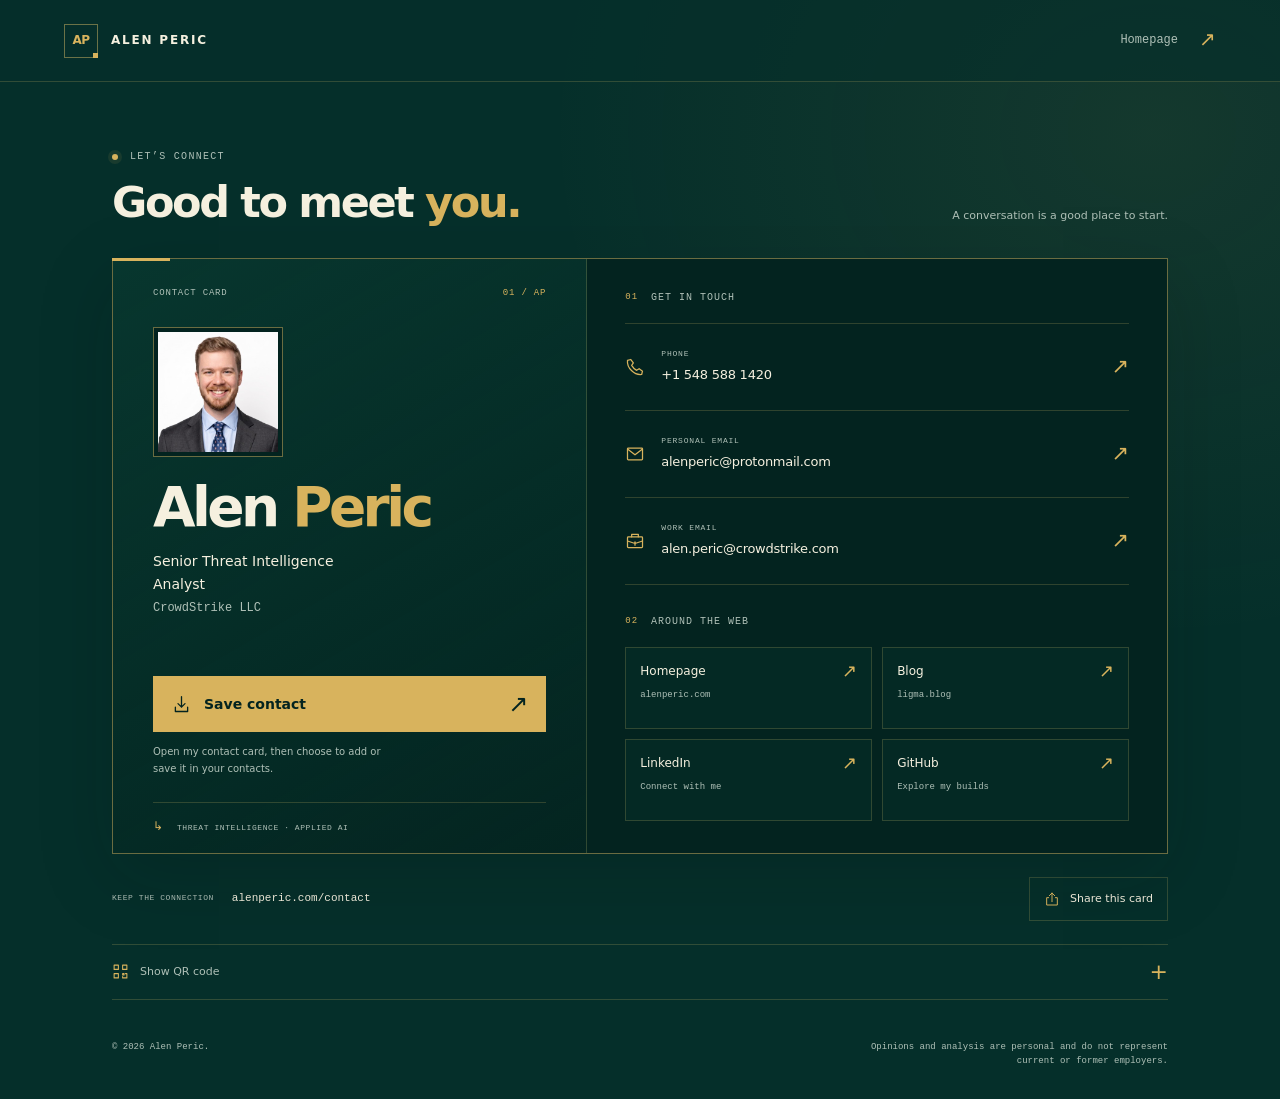
==== contact/index.html @ 5d4f3df3 "Add branded contact page with downloadable vCard and QR code" ====
<!doctype html>
<html lang="en">
  <head>
    <meta charset="utf-8" />
    <meta name="viewport" content="width=device-width, initial-scale=1" />
    <meta name="color-scheme" content="dark" />
    <meta name="theme-color" content="#052f2a" />
    <meta name="description" content="Get in touch with Alen Peric, Senior Threat Intelligence Analyst at CrowdStrike. Save his contact details, connect on LinkedIn, or explore his work." />
    <meta name="robots" content="index, follow" />
    <link rel="canonical" href="https://alenperic.com/contact/" />
    <meta property="og:type" content="profile" />
    <meta property="og:site_name" content="Alen Peric" />
    <meta property="og:title" content="Alen Peric — Stay in touch" />
    <meta property="og:description" content="Senior Threat Intelligence Analyst at CrowdStrike. Save my contact details and find me around the web." />
    <meta property="og:url" content="https://alenperic.com/contact/" />
    <meta property="og:image" content="https://alenperic.com/contact/alen-peric.jpg" />
    <meta property="og:image:alt" content="Alen Peric" />
    <meta property="profile:first_name" content="Alen" />
    <meta property="profile:last_name" content="Peric" />
    <meta name="twitter:card" content="summary" />
    <title>Contact Alen Peric — Stay in touch</title>
    <link rel="preload" href="/contact/sora.woff2" as="font" type="font/woff2" crossorigin />
    <link rel="stylesheet" href="/contact/contact.css" />
    <script src="/contact/contact.js" defer></script>
  </head>
  <body>
    <a class="skip-link" href="#main">Skip to contact card</a>
    <header class="site-header">
      <a class="wordmark" href="/" aria-label="Alen Peric — homepage"><span class="monogram" aria-hidden="true">AP<span></span></span>ALEN PERIC</a>
      <a class="home-link" href="/">Homepage <span aria-hidden="true">↗</span></a>
    </header>

    <main id="main">
      <div class="page-intro">
        <div>
          <p class="eyebrow"><span class="signal-dot" aria-hidden="true"></span>LET’S CONNECT</p>
          <p class="greeting">Good to meet <span>you.</span></p>
        </div>
        <p class="intro-note">A conversation is a good place to start.</p>
      </div>

      <article class="contact-card" aria-labelledby="contact-name">
        <section class="identity" aria-label="Alen’s contact card">
          <div class="identity-topline"><span>CONTACT CARD</span><span aria-hidden="true">01 / AP</span></div>
          <div class="profile">
            <div class="portrait-wrap"><img class="portrait" src="/contact/alen-peric.jpg" alt="Alen Peric" width="400" height="400" fetchpriority="high" decoding="async" /></div>
            <div class="identity-copy">
              <h1 id="contact-name">Alen <span>Peric</span></h1>
              <p class="role">Senior Threat Intelligence Analyst</p>
              <p class="company">CrowdStrike LLC</p>
            </div>
          </div>
          <div class="save-area">
            <a class="save-contact" href="/contact/alen-peric.vcf" type="text/vcard">
              <svg viewBox="0 0 24 24" aria-hidden="true"><path d="M12 3v12m-4-4 4 4 4-4M5 15v5h14v-5" /></svg>
              <span>Save contact</span>
              <span class="button-arrow" aria-hidden="true">↗</span>
            </a>
            <p class="save-note">Open my contact card, then choose to add or save it in your contacts.</p>
          </div>
          <div class="identity-foot"><span aria-hidden="true">↳</span> THREAT INTELLIGENCE · APPLIED AI</div>
        </section>

        <div class="connection-panel">
          <section class="direct" aria-labelledby="direct-title">
            <h2 class="section-label" id="direct-title"><span>01</span>GET IN TOUCH</h2>
            <div class="direct-links">
              <a class="direct-link" href="tel:+15485881420">
                <svg class="row-icon" viewBox="0 0 24 24" aria-hidden="true"><path d="m7 3 3 4-2 3a15 15 0 0 0 6 6l3-2 4 3-1 4C11 22 2 13 3 4Z" /></svg>
                <span class="link-copy"><span class="link-label">PHONE</span><span class="link-value">+1 548 588 1420</span></span>
                <span class="row-arrow" aria-hidden="true">↗</span>
              </a>
              <a class="direct-link" href="mailto:alenperic@protonmail.com">
                <svg class="row-icon" viewBox="0 0 24 24" aria-hidden="true"><rect x="3" y="5" width="18" height="14" rx="1" /><path d="m3 6 9 7 9-7" /></svg>
                <span class="link-copy"><span class="link-label">PERSONAL EMAIL</span><span class="link-value">alenperic@protonmail.com</span></span>
                <span class="row-arrow" aria-hidden="true">↗</span>
              </a>
              <a class="direct-link" href="mailto:alen.peric@crowdstrike.com">
                <svg class="row-icon" viewBox="0 0 24 24" aria-hidden="true"><rect x="3" y="7" width="18" height="13" rx="1" /><path d="M8 7V4h8v3M3 12l9 3 9-3M12 13v4" /></svg>
                <span class="link-copy"><span class="link-label">WORK EMAIL</span><span class="link-value">alen.peric@crowdstrike.com</span></span>
                <span class="row-arrow" aria-hidden="true">↗</span>
              </a>
            </div>
          </section>

          <section class="elsewhere" aria-labelledby="elsewhere-title">
            <h2 class="section-label" id="elsewhere-title"><span>02</span>AROUND THE WEB</h2>
            <div class="profile-links">
              <a class="profile-link" href="https://alenperic.com/"><span class="profile-link-top"><span>Homepage</span><span aria-hidden="true">↗</span></span><span class="profile-link-detail">alenperic.com</span></a>
              <a class="profile-link" href="https://ligma.blog/"><span class="profile-link-top"><span>Blog</span><span aria-hidden="true">↗</span></span><span class="profile-link-detail">ligma.blog</span></a>
              <a class="profile-link" href="https://www.linkedin.com/in/alen-peric"><span class="profile-link-top"><span>LinkedIn</span><span aria-hidden="true">↗</span></span><span class="profile-link-detail">Connect with me</span></a>
              <a class="profile-link" href="https://github.com/alenperic"><span class="profile-link-top"><span>GitHub</span><span aria-hidden="true">↗</span></span><span class="profile-link-detail">Explore my builds</span></a>
            </div>
          </section>
        </div>
      </article>

      <div class="share-strip">
        <div class="card-address"><span class="address-label">KEEP THE CONNECTION</span><a href="https://alenperic.com/contact/">alenperic.com/contact</a></div>
        <button class="share-button" id="share-contact" type="button" hidden><svg viewBox="0 0 24 24" aria-hidden="true"><path d="M12 16V3m-4 4 4-4 4 4M7 10H4v11h16V10h-3" /></svg><span>Share this card</span></button>
      </div>
      <p class="share-status" id="share-status" role="status" aria-live="polite"></p>

      <details class="qr-details">
        <summary><span><svg viewBox="0 0 24 24" aria-hidden="true"><path d="M3 3h6v6H3zm12 0h6v6h-6zM3 15h6v6H3zm12 0h2v2h-2zm4 0h2v6h-6v-2" /></svg>Show QR code</span><span class="details-indicator" aria-hidden="true">+</span></summary>
        <div class="qr-content"><img src="/contact/qr.svg" width="208" height="208" alt="QR code linking to alenperic.com/contact" loading="lazy" /><div><p class="qr-title">One scan. Stay in touch.</p><p>Scan with your phone’s camera to open this page.</p><a class="qr-download" href="/contact/qr.png" download="alen-peric-contact-qr.png">Download QR code <span aria-hidden="true">↓</span></a></div></div>
      </details>
    </main>

    <footer><p>© 2026 Alen Peric.</p><p>Opinions and analysis are personal and do not represent current or former employers.</p></footer>
  </body>
</html>
---- contact/contact.css ----
@font-face{font-family:Sora;src:url('/contact/sora.woff2') format('woff2');font-weight:400 800;font-style:normal;font-display:swap}
@font-face{font-family:'IBM Plex Mono';src:url('/contact/ibm-plex-mono.woff2') format('woff2');font-weight:400;font-style:normal;font-display:swap}
:root{--ink:#052f2a;--deep:#03231f;--panel:#073a31;--paper:#f5f0df;--gold:#d8b35d;--gold-bright:#e8cb79;--muted:#afc0b7;--line:rgba(226,194,105,.2);--strong-line:rgba(226,194,105,.46);--sans:Sora,system-ui,sans-serif;--mono:'IBM Plex Mono',ui-monospace,SFMono-Regular,Menlo,monospace}
*{box-sizing:border-box}
html{background:var(--ink);scroll-behavior:smooth}
body{margin:0;color:var(--paper);background:radial-gradient(ellipse at 90% 12%,rgba(216,179,93,.07),transparent 38rem),var(--ink);font-family:var(--sans);line-height:1.6;-webkit-font-smoothing:antialiased;text-rendering:optimizeLegibility}
a{color:inherit;text-decoration:none}
button{font:inherit;color:inherit}
button,a,summary{-webkit-tap-highlight-color:rgba(216,179,93,.2)}
a:focus-visible,button:focus-visible,summary:focus-visible{outline:2px solid var(--gold-bright);outline-offset:5px}
button[hidden]{display:none}
svg{width:24px;height:24px;fill:none;stroke:currentColor;stroke-width:1.5;stroke-linecap:round;stroke-linejoin:round;flex-shrink:0}
.skip-link{position:absolute;z-index:10;top:-100px;left:16px;padding:12px 18px;background:var(--paper);color:var(--deep)}
.skip-link:focus{top:12px}
.site-header{height:82px;display:flex;justify-content:space-between;align-items:center;padding:0 clamp(22px,5vw,72px);border-bottom:1px solid var(--line);background:rgba(5,47,42,.65)}
.wordmark{display:inline-flex;align-items:center;gap:13px;font-size:12px;font-weight:700;letter-spacing:.15em;min-height:44px}
.monogram{position:relative;display:grid;place-items:center;width:34px;height:34px;border:1px solid var(--strong-line);color:var(--gold);font-size:12px;letter-spacing:-.035em}
.monogram span{position:absolute;width:5px;height:5px;right:-1px;bottom:-1px;background:var(--gold)}
.home-link{display:flex;align-items:center;gap:21px;min-height:44px;font-family:var(--mono);font-size:12px;color:var(--muted)}
.home-link span{color:var(--gold);font-size:20px}
.home-link:hover{color:var(--paper)}
main{max-width:1120px;margin:0 auto;padding:58px 32px 52px}
.page-intro{display:flex;align-items:flex-end;justify-content:space-between;gap:24px;margin-bottom:29px}
.eyebrow{display:flex;align-items:center;gap:12px;color:var(--muted);font-family:var(--mono);font-size:10px;letter-spacing:.13em;margin:0 0 12px}
.signal-dot{width:6px;height:6px;background:var(--gold);border-radius:50%;box-shadow:0 0 0 4px rgba(216,179,93,.09)}
.greeting{margin:0;font-size:clamp(28px,3.5vw,43px);font-weight:550;letter-spacing:-.055em;line-height:1.2}
.greeting span{color:var(--gold)}
.intro-note{margin:0 0 4px;color:var(--muted);font-size:11px}
.contact-card{position:relative;display:grid;grid-template-columns:minmax(0,.9fr) minmax(0,1.1fr);border:1px solid var(--strong-line);box-shadow:0 22px 70px rgba(0,19,15,.17);background:var(--deep)}
.contact-card::before{content:'';position:absolute;top:-1px;left:-1px;width:58px;height:3px;background:var(--gold)}
.identity{display:flex;flex-direction:column;padding:27px 36px 0;min-width:0;background:linear-gradient(150deg,rgba(11,73,61,.5),rgba(7,58,49,.07));border-right:1px solid var(--line)}
.identity-topline{display:flex;justify-content:space-between;font-family:var(--mono);font-size:9px;letter-spacing:.09em;color:var(--muted);margin-bottom:27px}
.identity-topline span:last-child{color:var(--gold)}
.profile{margin-bottom:28px}
.portrait-wrap{width:130px;height:130px;padding:4px;border:1px solid var(--strong-line);margin-bottom:22px;background:var(--deep)}
.portrait{display:block;width:100%;height:100%;object-fit:cover;object-position:center 20%}
h1{font-size:55px;line-height:1.04;font-weight:600;letter-spacing:-.065em;margin:0 0 14px}
h1 span{color:var(--gold)}
.role{max-width:24ch;font-size:14px;line-height:1.6;margin:0 0 4px;color:var(--paper)}
.company{font-family:var(--mono);font-size:12px;color:var(--muted);margin:0}
.save-area{margin-top:auto}
.save-contact{display:flex;align-items:center;gap:12px;min-height:56px;padding:13px 17px;background:var(--gold);color:var(--deep);border:1px solid var(--gold);font-size:14px;font-weight:650;transition:background .18s ease,border-color .18s ease}
.save-contact svg{width:21px;height:21px}
.button-arrow{margin-left:auto;font-size:24px;font-weight:400;line-height:1}
.save-contact:hover{background:var(--gold-bright);border-color:var(--gold-bright)}
.save-note{font-size:10px;line-height:1.7;color:var(--muted);margin:11px 0 25px;max-width:36ch}
.identity-foot{padding:15px 0;border-top:1px solid var(--line);font-family:var(--mono);font-size:8px;letter-spacing:.07em;color:var(--muted)}
.identity-foot span{color:var(--gold);margin-right:8px;font-size:12px}
.connection-panel{padding:31px 32px 32px;min-width:0}
.section-label{display:flex;align-items:center;gap:13px;font-family:var(--mono);font-size:10px;font-weight:400;letter-spacing:.1em;color:var(--muted);margin:0 0 17px}
.section-label>span{color:var(--gold);font-size:9px}
.direct-links{border-top:1px solid var(--line)}
.direct-link{display:flex;align-items:center;gap:16px;min-height:87px;padding:18px 0;border-bottom:1px solid var(--line);transition:background .18s ease}
.row-icon{width:20px;height:20px;color:var(--gold)}
.link-copy{display:flex;flex-direction:column;gap:4px;min-width:0}
.link-label{font-family:var(--mono);font-size:8px;letter-spacing:.1em;color:var(--muted)}
.link-value{font-size:13px;letter-spacing:-.02em;overflow-wrap:anywhere}
.row-arrow{color:var(--gold);margin-left:auto;font-size:21px;transition:transform .18s ease}
.direct-link:hover .link-value{color:var(--gold-bright)}
.direct-link:hover .row-arrow{transform:translate(2px,-2px)}
.elsewhere{margin-top:29px}
.profile-links{display:grid;grid-template-columns:repeat(2,minmax(0,1fr));gap:10px}
.profile-link{border:1px solid var(--line);background:rgba(7,58,49,.3);padding:14px;min-height:82px;transition:background .18s ease,border-color .18s ease}
.profile-link-top{display:flex;align-items:center;justify-content:space-between;gap:8px;font-size:12px}
.profile-link-top>span:last-child{font-size:18px;line-height:1;color:var(--gold)}
.profile-link-detail{display:block;margin-top:7px;color:var(--muted);font-family:var(--mono);font-size:9px;overflow-wrap:anywhere}
.profile-link:hover{background:var(--panel);border-color:var(--strong-line)}
.share-strip{display:flex;align-items:center;justify-content:space-between;gap:20px;padding:23px 0 0}
.card-address{display:flex;align-items:center;gap:18px;min-width:0}
.address-label{font-family:var(--mono);font-size:8px;letter-spacing:.07em;color:var(--muted)}
.card-address>a{font-family:var(--mono);font-size:11px;min-height:44px;display:flex;align-items:center;overflow-wrap:anywhere}
.card-address>a:hover{color:var(--gold)}
.share-button{display:flex;align-items:center;justify-content:center;gap:10px;min-height:44px;padding:8px 14px;background:transparent;border:1px solid var(--line);cursor:pointer;font-size:11px;white-space:nowrap}
.share-button svg{color:var(--gold);width:16px;height:16px}
.share-button:hover{background:var(--panel);border-color:var(--strong-line)}
.share-status{color:var(--gold-bright);font-size:11px;margin:0;text-align:right}
.share-status:not(:empty){padding:9px 0 0}
.qr-details{border-top:1px solid var(--line);border-bottom:1px solid var(--line);margin-top:23px}
.qr-details summary{display:flex;justify-content:space-between;align-items:center;min-height:54px;gap:20px;cursor:pointer;list-style:none;font-size:11px;color:var(--muted)}
.qr-details summary::-webkit-details-marker{display:none}
.qr-details summary>span:first-child{display:flex;align-items:center;gap:11px}
.qr-details summary svg{width:17px;height:17px;color:var(--gold)}
.details-indicator{font-size:22px;line-height:1;color:var(--gold)}
.qr-details[open] .details-indicator{transform:rotate(45deg)}
.qr-details summary:hover{color:var(--paper)}
.qr-content{display:flex;align-items:center;gap:28px;padding:10px 0 25px}
.qr-content img{display:block;flex-shrink:0;max-width:100%;background:#fff}
.qr-content p{font-size:12px;color:var(--muted);max-width:28ch;margin:0 0 12px}
.qr-content .qr-title{color:var(--paper);font-size:17px;font-weight:500;letter-spacing:-.025em}
.qr-download{display:inline-flex;align-items:center;gap:16px;min-height:44px;font-family:var(--mono);font-size:10px;color:var(--gold);text-decoration:underline;text-underline-offset:5px}
footer{display:flex;align-items:flex-start;justify-content:space-between;gap:40px;max-width:1056px;margin:0 auto;padding:0 0 31px;color:var(--muted);font-family:var(--mono);font-size:9px}
footer p{margin:0}
footer p:last-child{max-width:61ch;text-align:right}
@media(min-width:1200px){main{padding-top:67px;padding-bottom:40px}.identity{padding-left:40px;padding-right:40px}.connection-panel{padding:31px 38px 32px}}
@media(max-width:850px){.intro-note{display:none}.identity{padding-left:25px;padding-right:25px}.connection-panel{padding-left:23px;padding-right:23px}.link-value{font-size:11px}.direct-link{gap:11px}.profile-link{padding:11px}.profile-link-detail{font-size:8px}.identity-foot{font-size:7px}h1{font-size:45px}.card-address{gap:13px}.address-label{display:none}footer{padding-left:32px;padding-right:32px}}
@media(max-width:640px){.site-header{height:67px;padding:0 22px}.wordmark{font-size:10px;gap:10px}.monogram{width:30px;height:30px;font-size:10px}.home-link{font-size:10px;gap:12px}main{padding:28px 20px 29px}.page-intro{margin-bottom:22px}.eyebrow{font-size:9px;margin-bottom:10px}.greeting{font-size:31px}.contact-card{grid-template-columns:minmax(0,1fr)}.identity{padding:21px 22px 0;border-right:0;border-bottom:1px solid var(--line)}.identity-topline{font-size:8px;margin-bottom:21px}.profile{display:flex;align-items:center;gap:19px;margin-bottom:23px}.portrait-wrap{width:89px;height:101px;flex-shrink:0;margin:0;padding:3px}.identity-copy{min-width:0}h1{font-size:34px;letter-spacing:-.06em;margin-bottom:10px}h1 span{display:block}.role{font-size:10px;line-height:1.6;max-width:24ch;margin-bottom:4px}.company{font-size:10px}.save-contact{min-height:54px;font-size:13px}.save-note{max-width:none;font-size:10px;margin-bottom:17px}.identity-foot{font-size:7px;padding:12px 0}.connection-panel{padding:24px 22px}.section-label{font-size:9px;margin-bottom:15px}.direct-link{min-height:80px;gap:13px;padding:15px 0}.link-label{font-size:8px}.link-value{font-size:12px}.row-icon{width:18px;height:18px}.row-arrow{font-size:19px}.elsewhere{margin-top:25px}.profile-link{min-height:78px;padding:13px}.profile-link-top{font-size:12px}.profile-link-detail{font-size:8px}.share-strip{padding-top:15px;gap:10px}.card-address>a{font-size:9px}.share-button{font-size:10px;padding:8px 10px;gap:7px}.share-button svg{width:14px;height:14px}.share-status{font-size:10px}.qr-details{margin-top:15px}.qr-content{gap:20px;align-items:flex-start}.qr-content img{width:135px;height:135px}.qr-content p{font-size:10px}.qr-content .qr-title{font-size:13px}.qr-download{font-size:9px;gap:10px}footer{padding:0 22px 25px;display:block;font-size:8px}footer p:last-child{text-align:left;margin-top:10px;max-width:58ch}}
@media(max-width:359px){main{padding-left:14px;padding-right:14px}.identity{padding-left:17px;padding-right:17px}.profile{gap:14px}.portrait-wrap{width:76px;height:93px}h1{font-size:30px}.role{font-size:9px}.connection-panel{padding-left:17px;padding-right:17px}.link-value{font-size:11px}.direct-link{gap:10px}.profile-link{padding:11px}.profile-link-detail{font-size:7px}.share-strip{flex-wrap:wrap}.share-button{margin-left:auto}.qr-content{flex-direction:column}.qr-content img{width:180px;height:180px}.qr-content p{max-width:none}}
@media(max-width:850px){.link-value{font-size:13px}.link-label,.section-label,.profile-link-detail{font-size:10px}.identity-foot{font-size:9px}.save-note{font-size:11px}}
@media(max-width:640px){.role{font-size:12px}.company{font-size:11px}.portrait-wrap{height:112px}.save-note{font-size:11px}.card-address>a{font-size:10px}.share-button{font-size:11px}.qr-content p{font-size:11px}.qr-download{font-size:11px}footer{font-size:10px}}
@media(max-width:359px){.profile{align-items:flex-start}.portrait-wrap{width:68px;height:87px}.role{font-size:12px}.identity-foot{letter-spacing:0}.share-strip{display:block}.share-button{margin:4px 0 0}.qr-content p{font-size:12px}.profile-link-detail{font-size:10px}}
@media(prefers-reduced-motion:reduce){html{scroll-behavior:auto}*,*::before,*::after{transition:none!important}}
@media print{body{color:#052f2a;background:#fff}.site-header,.save-area,.share-strip,.share-status,.qr-details,.skip-link{display:none}main{max-width:none;padding:20px}.contact-card{box-shadow:none;background:#fff;border:1px solid #052f2a}.identity{background:none}.identity-copy h1 span,.company,.role,.identity-foot,.identity-topline,.section-label,.link-label,.link-value,.profile-link-detail,.eyebrow,.intro-note,footer{color:#052f2a}.connection-panel,.identity{padding:20px}.profile-link{background:none}.profile{margin-bottom:20px}.portrait-wrap{width:90px;height:90px}.greeting{font-size:28px}h1{font-size:36px}footer{padding:20px}}
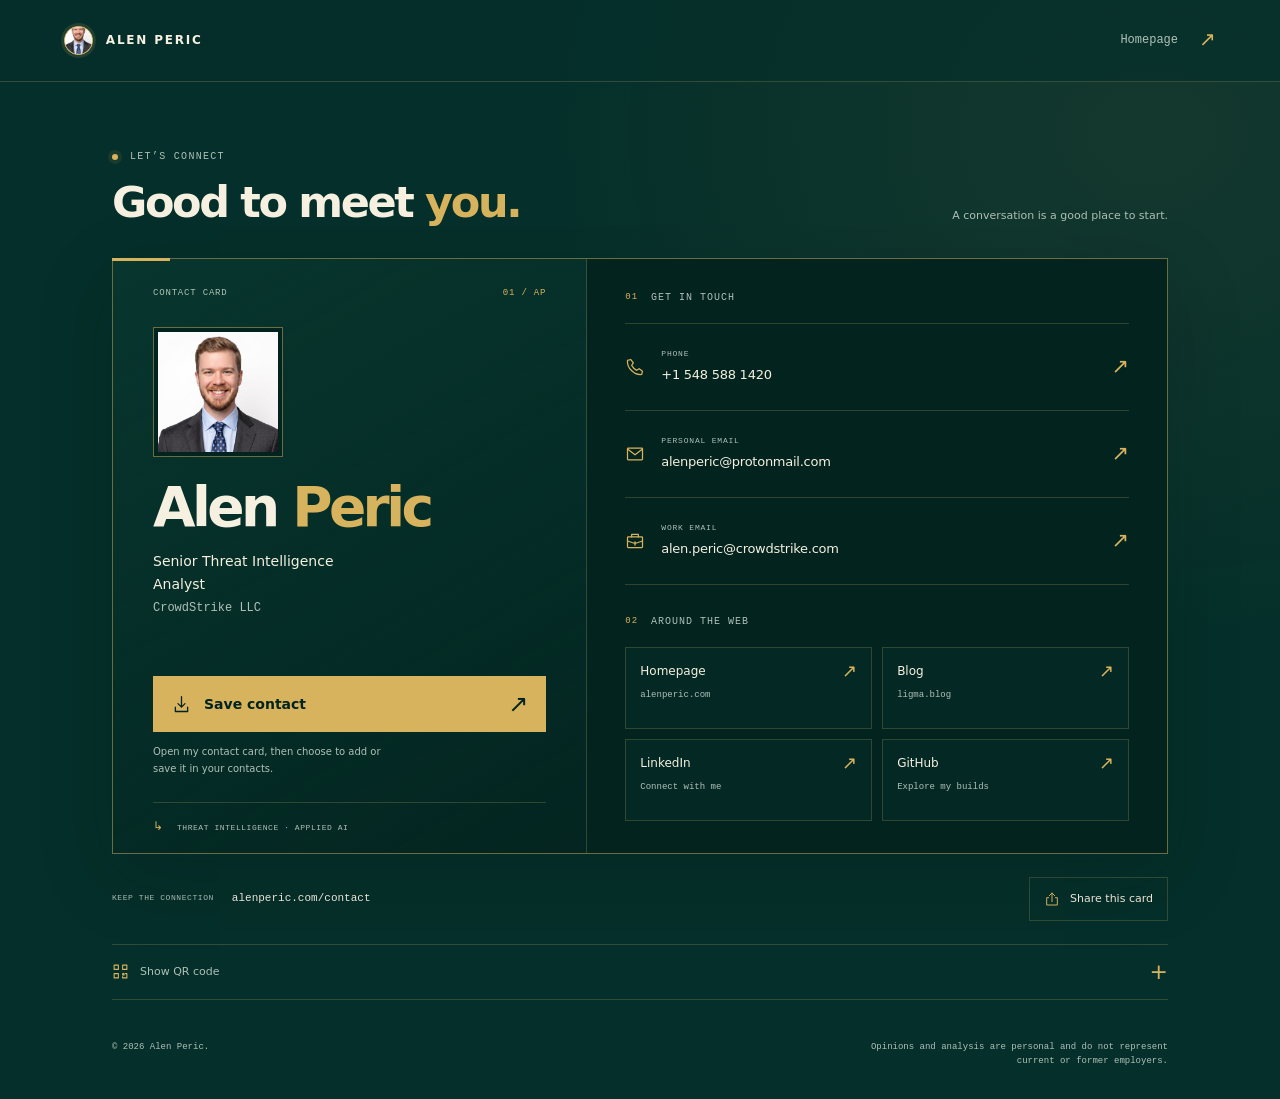
==== commit 9f25836c: "Match contact header to homepage circular portrait" ====
--- a/contact/index.html
+++ b/contact/index.html
@@ -26,7 +26,7 @@
   <body>
     <a class="skip-link" href="#main">Skip to contact card</a>
     <header class="site-header">
-      <a class="wordmark" href="/" aria-label="Alen Peric — homepage"><span class="monogram" aria-hidden="true">AP<span></span></span>ALEN PERIC</a>
+      <a class="wordmark" href="/" aria-label="Alen Peric — homepage"><span class="wordmark-photo" aria-hidden="true"><img src="[data-uri]" alt="" width="512" height="512" decoding="async" /></span>ALEN PERIC</a>
       <a class="home-link" href="/">Homepage <span aria-hidden="true">↗</span></a>
     </header>
 
--- a/contact/contact.css
+++ b/contact/contact.css
@@ -14,8 +14,8 @@
 .skip-link:focus{top:12px}
 .site-header{height:82px;display:flex;justify-content:space-between;align-items:center;padding:0 clamp(22px,5vw,72px);border-bottom:1px solid var(--line);background:rgba(5,47,42,.65)}
 .wordmark{display:inline-flex;align-items:center;gap:13px;font-size:12px;font-weight:700;letter-spacing:.15em;min-height:44px}
-.monogram{position:relative;display:grid;place-items:center;width:34px;height:34px;border:1px solid var(--strong-line);color:var(--gold);font-size:12px;letter-spacing:-.035em}
-.monogram span{position:absolute;width:5px;height:5px;right:-1px;bottom:-1px;background:var(--gold)}
+.wordmark-photo{display:block;flex-shrink:0;width:1.8rem;height:1.8rem;overflow:hidden;border:1px solid var(--gold);border-radius:50%;background:var(--paper);box-shadow:0 0 0 .18rem rgba(216,179,93,.14)}
+.wordmark-photo img{width:100%;height:100%;display:block;object-fit:cover;object-position:center 18%;transform:scale(1.65)}
 .home-link{display:flex;align-items:center;gap:21px;min-height:44px;font-family:var(--mono);font-size:12px;color:var(--muted)}
 .home-link span{color:var(--gold);font-size:20px}
 .home-link:hover{color:var(--paper)}
@@ -93,7 +93,7 @@
 footer p:last-child{max-width:61ch;text-align:right}
 @media(min-width:1200px){main{padding-top:67px;padding-bottom:40px}.identity{padding-left:40px;padding-right:40px}.connection-panel{padding:31px 38px 32px}}
 @media(max-width:850px){.intro-note{display:none}.identity{padding-left:25px;padding-right:25px}.connection-panel{padding-left:23px;padding-right:23px}.link-value{font-size:11px}.direct-link{gap:11px}.profile-link{padding:11px}.profile-link-detail{font-size:8px}.identity-foot{font-size:7px}h1{font-size:45px}.card-address{gap:13px}.address-label{display:none}footer{padding-left:32px;padding-right:32px}}
-@media(max-width:640px){.site-header{height:67px;padding:0 22px}.wordmark{font-size:10px;gap:10px}.monogram{width:30px;height:30px;font-size:10px}.home-link{font-size:10px;gap:12px}main{padding:28px 20px 29px}.page-intro{margin-bottom:22px}.eyebrow{font-size:9px;margin-bottom:10px}.greeting{font-size:31px}.contact-card{grid-template-columns:minmax(0,1fr)}.identity{padding:21px 22px 0;border-right:0;border-bottom:1px solid var(--line)}.identity-topline{font-size:8px;margin-bottom:21px}.profile{display:flex;align-items:center;gap:19px;margin-bottom:23px}.portrait-wrap{width:89px;height:101px;flex-shrink:0;margin:0;padding:3px}.identity-copy{min-width:0}h1{font-size:34px;letter-spacing:-.06em;margin-bottom:10px}h1 span{display:block}.role{font-size:10px;line-height:1.6;max-width:24ch;margin-bottom:4px}.company{font-size:10px}.save-contact{min-height:54px;font-size:13px}.save-note{max-width:none;font-size:10px;margin-bottom:17px}.identity-foot{font-size:7px;padding:12px 0}.connection-panel{padding:24px 22px}.section-label{font-size:9px;margin-bottom:15px}.direct-link{min-height:80px;gap:13px;padding:15px 0}.link-label{font-size:8px}.link-value{font-size:12px}.row-icon{width:18px;height:18px}.row-arrow{font-size:19px}.elsewhere{margin-top:25px}.profile-link{min-height:78px;padding:13px}.profile-link-top{font-size:12px}.profile-link-detail{font-size:8px}.share-strip{padding-top:15px;gap:10px}.card-address>a{font-size:9px}.share-button{font-size:10px;padding:8px 10px;gap:7px}.share-button svg{width:14px;height:14px}.share-status{font-size:10px}.qr-details{margin-top:15px}.qr-content{gap:20px;align-items:flex-start}.qr-content img{width:135px;height:135px}.qr-content p{font-size:10px}.qr-content .qr-title{font-size:13px}.qr-download{font-size:9px;gap:10px}footer{padding:0 22px 25px;display:block;font-size:8px}footer p:last-child{text-align:left;margin-top:10px;max-width:58ch}}
+@media(max-width:640px){.site-header{height:67px;padding:0 22px}.wordmark{font-size:10px;gap:10px}.home-link{font-size:10px;gap:12px}main{padding:28px 20px 29px}.page-intro{margin-bottom:22px}.eyebrow{font-size:9px;margin-bottom:10px}.greeting{font-size:31px}.contact-card{grid-template-columns:minmax(0,1fr)}.identity{padding:21px 22px 0;border-right:0;border-bottom:1px solid var(--line)}.identity-topline{font-size:8px;margin-bottom:21px}.profile{display:flex;align-items:center;gap:19px;margin-bottom:23px}.portrait-wrap{width:89px;height:101px;flex-shrink:0;margin:0;padding:3px}.identity-copy{min-width:0}h1{font-size:34px;letter-spacing:-.06em;margin-bottom:10px}h1 span{display:block}.role{font-size:10px;line-height:1.6;max-width:24ch;margin-bottom:4px}.company{font-size:10px}.save-contact{min-height:54px;font-size:13px}.save-note{max-width:none;font-size:10px;margin-bottom:17px}.identity-foot{font-size:7px;padding:12px 0}.connection-panel{padding:24px 22px}.section-label{font-size:9px;margin-bottom:15px}.direct-link{min-height:80px;gap:13px;padding:15px 0}.link-label{font-size:8px}.link-value{font-size:12px}.row-icon{width:18px;height:18px}.row-arrow{font-size:19px}.elsewhere{margin-top:25px}.profile-link{min-height:78px;padding:13px}.profile-link-top{font-size:12px}.profile-link-detail{font-size:8px}.share-strip{padding-top:15px;gap:10px}.card-address>a{font-size:9px}.share-button{font-size:10px;padding:8px 10px;gap:7px}.share-button svg{width:14px;height:14px}.share-status{font-size:10px}.qr-details{margin-top:15px}.qr-content{gap:20px;align-items:flex-start}.qr-content img{width:135px;height:135px}.qr-content p{font-size:10px}.qr-content .qr-title{font-size:13px}.qr-download{font-size:9px;gap:10px}footer{padding:0 22px 25px;display:block;font-size:8px}footer p:last-child{text-align:left;margin-top:10px;max-width:58ch}}
 @media(max-width:359px){main{padding-left:14px;padding-right:14px}.identity{padding-left:17px;padding-right:17px}.profile{gap:14px}.portrait-wrap{width:76px;height:93px}h1{font-size:30px}.role{font-size:9px}.connection-panel{padding-left:17px;padding-right:17px}.link-value{font-size:11px}.direct-link{gap:10px}.profile-link{padding:11px}.profile-link-detail{font-size:7px}.share-strip{flex-wrap:wrap}.share-button{margin-left:auto}.qr-content{flex-direction:column}.qr-content img{width:180px;height:180px}.qr-content p{max-width:none}}
 @media(max-width:850px){.link-value{font-size:13px}.link-label,.section-label,.profile-link-detail{font-size:10px}.identity-foot{font-size:9px}.save-note{font-size:11px}}
 @media(max-width:640px){.role{font-size:12px}.company{font-size:11px}.portrait-wrap{height:112px}.save-note{font-size:11px}.card-address>a{font-size:10px}.share-button{font-size:11px}.qr-content p{font-size:11px}.qr-download{font-size:11px}footer{font-size:10px}}
